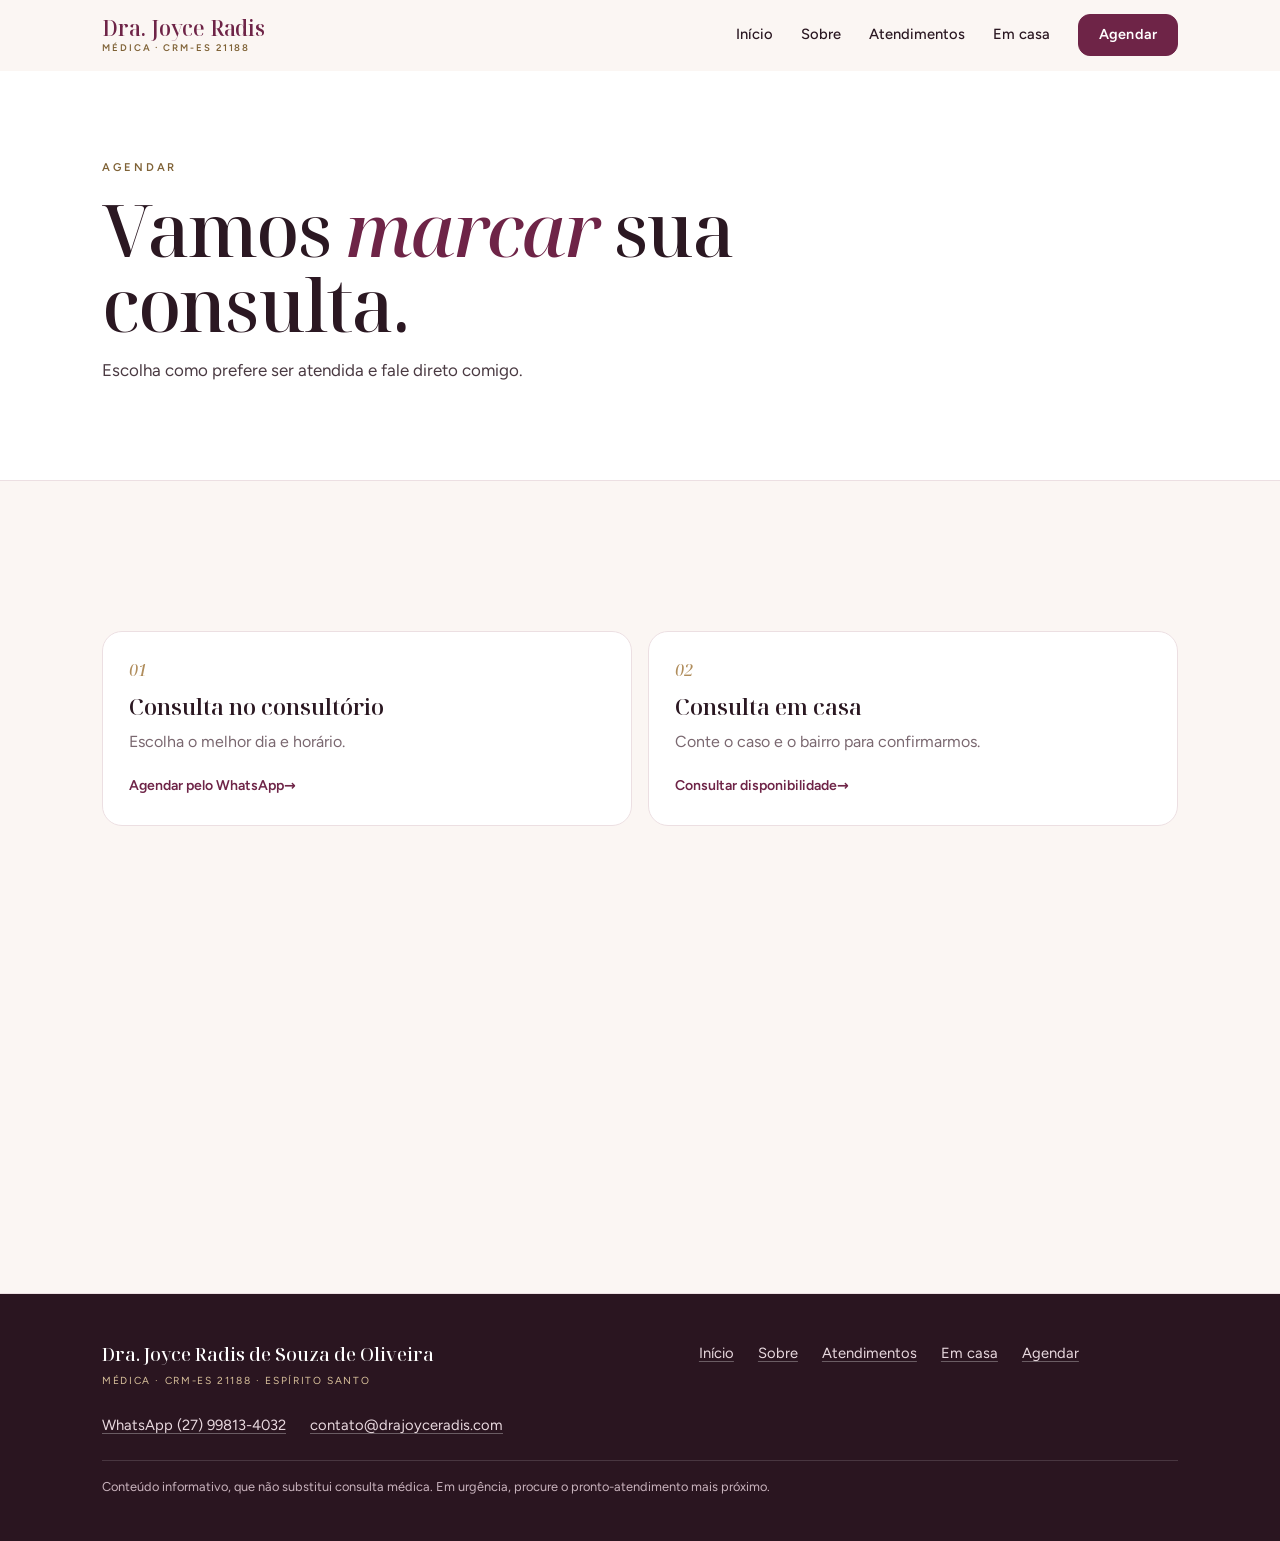
==== agendar/index.html @ b9fd8bb4 "Site profissional: 5 páginas, foto em destaque e animações Início com foto grande em meia tela, mani" ====
<!doctype html>
<html lang="pt-BR">
<head>
<meta charset="utf-8">
<meta name="viewport" content="width=device-width,initial-scale=1,viewport-fit=cover">
<meta name="theme-color" content="#fbf6f3">
<meta http-equiv="Content-Security-Policy" content="default-src 'none'; script-src 'self'; style-src 'self'; font-src 'self'; connect-src 'self'; img-src 'self' data:; form-action 'none'; object-src 'none'; base-uri 'none'; frame-src 'none'">
<title>Agendar consulta · Dra. Joyce Radis</title>
<meta name="description" content="Agende sua consulta com a Dra. Joyce Radis pelo WhatsApp, no consultório ou em casa.">
<link rel="canonical" href="https://drajoyceradis.com/agendar/">
<meta property="og:type" content="website">
<meta property="og:locale" content="pt_BR">
<meta property="og:title" content="Agendar consulta · Dra. Joyce Radis">
<meta property="og:description" content="Agende sua consulta com a Dra. Joyce Radis pelo WhatsApp, no consultório ou em casa.">
<meta property="og:image" content="https://drajoyceradis.com/site/img/og-site.jpg">
<link rel="icon" href="/site/favicon.svg" type="image/svg+xml">
<link rel="preload" href="/outubro-rosa/fonts/noto-serif-display-normal.woff2" as="font" type="font/woff2" crossorigin>
<link rel="stylesheet" href="/site/site.css?v=5">
<script src="/site/legado.js?v=5"></script>
<script defer src="/site/site.js?v=5"></script>
<script defer src="/_vercel/insights/script.js"></script>
</head>
<body>
<a class="campanha" id="campanha" href="/outubro-rosa/" hidden><span class="lacinho" aria-hidden="true"></span><span><b>Outubro Rosa</b> · Peça seus exames de mama e ginecológicos</span><span class="seta" aria-hidden="true">→</span></a>
<header class="top" id="top">
 <div class="wrap top-in">
  <a class="marca" href="/" aria-label="Dra. Joyce Radis, início"><strong>Dra. Joyce Radis</strong><small>Médica · CRM-ES 21188</small></a>
  <nav class="menu" id="menu" aria-label="Principal"><a href="/">Início</a><a href="/sobre/">Sobre</a><a href="/atendimentos/">Atendimentos</a><a href="/domiciliar/">Em casa</a><a class="btn btn-sm" href="/agendar/">Agendar</a></nav>
  <button class="burger" id="burger" type="button" aria-label="Abrir menu" aria-expanded="false" aria-controls="menu"><span></span><span></span></button>
 </div>
</header>
<main>
<section class="sub-hero simples"><div class="wrap">
 <p class="kicker anim" data-d="1">Agendar</p><h1 class="anim" data-d="2">Vamos <em>marcar</em> sua consulta.</h1>
 <p class="lead anim" data-d="3">Escolha como prefere ser atendida e fale direto comigo.</p>
</div></section>
<section class="bloco"><div class="wrap">
 <div class="opcoes">
  <a class="opcao reveal" data-agendar href="https://wa.me/5527998134032?text=Ol%C3%A1%2C%20Dra.%20Joyce!%20Gostaria%20de%20agendar%20uma%20consulta."><span class="num">01</span><h3>Consulta no consultório</h3><p>Escolha o melhor dia e horário.</p><span class="ir">Agendar pelo WhatsApp</span></a>
  <a class="opcao reveal" href="https://wa.me/5527998134032?text=Ol%C3%A1%2C%20Dra.%20Joyce!%20Gostaria%20de%20saber%20sobre%20o%20atendimento%20em%20casa."><span class="num">02</span><h3>Consulta em casa</h3><p>Conte o caso e o bairro para confirmarmos.</p><span class="ir">Consultar disponibilidade</span></a>
 </div>
 <div class="faq"><p class="kicker reveal">Dúvidas</p><details class="reveal"><summary>Como agendo?</summary><p>Pelo WhatsApp. Responda com o melhor dia e período e se prefere consultório ou em casa.</p></details><details class="reveal"><summary>Atende plano de saúde?</summary><p>O atendimento é particular. Se o seu plano reembolsa consultas, pergunte no agendamento sobre a documentação.</p></details><details class="reveal"><summary>Atende em casa no meu bairro?</summary><p>Informe o bairro no WhatsApp para confirmar a disponibilidade.</p></details><details class="reveal"><summary>O que levar na consulta?</summary><p>Exames recentes, a lista de remédios em uso e as dúvidas que você quiser tirar.</p></details></div>
</div></section>
</main>
<footer class="rodape">
 <div class="wrap rodape-in">
  <div class="rodape-marca"><strong>Dra. Joyce Radis de Souza de Oliveira</strong><small>Médica · CRM-ES 21188 · Espírito Santo</small></div>
  <nav aria-label="Rodapé"><a href="/">Início</a><a href="/sobre/">Sobre</a><a href="/atendimentos/">Atendimentos</a><a href="/domiciliar/">Em casa</a><a href="/agendar/">Agendar</a></nav>
  <div class="rodape-contato"><a href="https://wa.me/5527998134032?text=Ol%C3%A1%2C%20Dra.%20Joyce!%20Gostaria%20de%20agendar%20uma%20consulta.">WhatsApp (27) 99813-4032</a><a href="mailto:contato@drajoyceradis.com">contato@drajoyceradis.com</a></div>
  <p class="nota">Conteúdo informativo, que não substitui consulta médica. Em urgência, procure o pronto-atendimento mais próximo.</p>
 </div>
</footer>
</body>
</html>
---- site/site.css ----
/* Site da Dra. Joyce Radis · Noto Serif Display + Figtree · marfim, vinho e champanhe */
@font-face{font-family:"Noto Serif Display";font-style:normal;font-weight:100 900;font-display:swap;src:url(/outubro-rosa/fonts/noto-serif-display-normal.woff2) format("woff2")}
@font-face{font-family:"Noto Serif Display";font-style:italic;font-weight:100 900;font-display:swap;src:url(/outubro-rosa/fonts/noto-serif-display-italic.woff2) format("woff2")}
@font-face{font-family:"Figtree";font-style:normal;font-weight:300 700;font-display:swap;src:url(/outubro-rosa/fonts/figtree-normal.woff2) format("woff2")}
@view-transition{navigation:auto}

:root{
  --bg:#fbf6f3; --paper:#fff; --ink:#2b1822; --text:#4a3a42; --muted:#7a6870;
  --line:#ecdfe2; --wine:#6e2447; --wine-deep:#561a37; --gold:#b08d5c; --gold-ink:#7f6236;
  --rose:#b03e70; --rose-soft:#fbe9f0;
  --serif:"Noto Serif Display",Georgia,"Times New Roman",serif;
  --sans:"Figtree",system-ui,-apple-system,"Segoe UI",Roboto,sans-serif;
  --ease:cubic-bezier(.22,.8,.24,1);
}
*,*::before,*::after{box-sizing:border-box}
html{background:var(--bg);-webkit-text-size-adjust:100%;scroll-behavior:smooth}
body{margin:0;color:var(--text);font:400 1rem/1.6 var(--sans);-webkit-font-smoothing:antialiased;text-rendering:optimizeLegibility;overflow-x:clip}
h1,h2,h3,p,ol,ul,figure{margin:0}
ol,ul{padding:0;list-style:none}
img{display:block;max-width:100%;height:auto}
a{color:inherit}
em{font-style:italic;color:var(--wine)}
[hidden]{display:none!important}
:focus-visible{outline:2px solid var(--wine);outline-offset:3px;border-radius:6px}
.wrap{max-width:1120px;margin:0 auto;padding:0 22px}
.kicker{font-size:.7rem;font-weight:600;letter-spacing:.26em;text-transform:uppercase;color:var(--gold-ink)}

/* Entrada e revelação */
.anim{animation:sobe .9s var(--ease) both;animation-delay:calc(var(--d,0) * 90ms + 120ms)}
[data-d="1"]{--d:1}[data-d="2"]{--d:2}[data-d="3"]{--d:3}[data-d="4"]{--d:4}[data-d="5"]{--d:5}[data-d="6"]{--d:6}
@keyframes sobe{from{opacity:0;transform:translateY(18px)}to{opacity:1;transform:none}}
.reveal{opacity:0;transform:translateY(26px);transition:opacity .9s var(--ease),transform .9s var(--ease);transition-delay:calc(var(--i,0) * 90ms)}
.reveal.in{opacity:1;transform:none}

/* Faixa da campanha */
.campanha{position:relative;z-index:31;display:flex;align-items:center;justify-content:center;gap:10px;padding:9px 16px;background:var(--rose-soft);border-bottom:1px solid #f2d3df;font-size:.84rem;color:#5d2440;text-decoration:none;text-align:center;line-height:1.35}
.campanha b{font-weight:600;color:var(--rose)}
.campanha .seta{transition:transform .25s var(--ease)}
.campanha:hover .seta{transform:translateX(4px)}
.lacinho{flex:none;width:10px;height:16px;background:var(--rose);clip-path:polygon(50% 0,100% 30%,70% 100%,50% 70%,30% 100%,0 30%)}

/* Cabeçalho */
.top{position:sticky;top:0;z-index:30;transition:background .35s,box-shadow .35s,border-color .35s;border-bottom:1px solid transparent}
.top.solido{background:rgba(251,246,243,.86);-webkit-backdrop-filter:saturate(180%) blur(20px);backdrop-filter:saturate(180%) blur(20px);border-bottom-color:rgba(110,36,71,.1)}
.top-in{display:flex;align-items:center;justify-content:space-between;gap:16px;min-height:70px}
.marca{position:relative;z-index:32;display:grid;line-height:1.15;text-decoration:none;color:var(--wine)}
.marca strong{font:560 1.3rem/1.1 var(--serif);letter-spacing:-.01em}
.marca small{margin-top:3px;font-size:.6rem;font-weight:600;letter-spacing:.2em;text-transform:uppercase;color:var(--gold-ink)}
.menu{display:flex;align-items:center;gap:28px}
.menu a:not(.btn){position:relative;font-size:.92rem;font-weight:500;text-decoration:none;color:var(--ink)}
.menu a:not(.btn)::after{content:"";position:absolute;left:0;right:0;bottom:-6px;height:1px;background:var(--gold);transform:scaleX(0);transform-origin:left;transition:transform .35s var(--ease)}
.menu a:not(.btn):hover::after,.menu a[aria-current]::after{transform:scaleX(1)}
.burger{display:none}

/* Botões */
.btn{display:inline-flex;align-items:center;justify-content:center;min-height:52px;padding:0 26px;border:1px solid var(--wine);border-radius:12px;background:var(--wine);font-size:.98rem;font-weight:600;letter-spacing:.01em;color:#fff;text-decoration:none;transition:background .25s,transform .25s var(--ease),box-shadow .25s}
.btn:hover{background:var(--wine-deep);transform:translateY(-1px);box-shadow:0 14px 26px -18px rgba(86,26,55,.8)}
.btn:active{transform:scale(.985)}
.btn-sm{min-height:42px;padding:0 20px;font-size:.9rem}
.btn-ghost{background:transparent;color:var(--wine);border-color:#d9c3cc}
.btn-ghost:hover{background:#f6ecef;box-shadow:none}
.btn-claro{background:#fff;border-color:#fff;color:var(--wine)}
.btn-claro:hover{background:#f6ecef}

/* Abertura: foto grande */
.hero{position:relative;display:grid;margin-top:-70px;background:#fff;overflow:hidden}
.hero-foto{position:relative;height:min(118vw,620px);overflow:hidden;background:#fff}
.hero-foto img{width:100%;height:112%;object-fit:cover;object-position:50% 8%;will-change:transform;animation:aproxima 1.8s var(--ease) both}
@keyframes aproxima{from{transform:scale(1.08);opacity:0}to{transform:scale(1.02);opacity:1}}
.hero-foto::after{content:"";position:absolute;inset:auto 0 0;height:55%;background:linear-gradient(180deg,rgba(255,255,255,0),#fff 92%)}
.hero-txt{position:relative;padding:0 22px 56px;margin-top:-120px}
.hero h1{margin-top:12px;font:520 clamp(3.2rem,15vw,6.6rem)/.95 var(--serif);letter-spacing:-.03em;color:var(--ink)}
.hero h1 em{display:block}
.hero-frase{margin-top:16px;font:italic 460 clamp(1.25rem,4.6vw,1.6rem)/1.3 var(--serif);color:var(--wine)}
.lead{max-width:32rem;margin-top:16px;font-size:1.06rem;color:var(--text)}
.ctas{display:flex;flex-wrap:wrap;gap:12px;margin-top:28px}
.cred{display:flex;flex-wrap:wrap;gap:6px 18px;margin-top:28px;font-size:.74rem;font-weight:600;letter-spacing:.14em;text-transform:uppercase;color:var(--gold-ink)}
.cred span::before{content:"";display:inline-block;width:4px;height:4px;margin:0 10px 2px 0;border-radius:50%;background:var(--gold);vertical-align:middle}

/* Manifesto */
.manifesto{padding:84px 0;background:var(--bg);border-bottom:1px solid var(--line)}
.manifesto p{max-width:24ch;margin:0 auto;font:460 clamp(1.7rem,5.4vw,2.8rem)/1.25 var(--serif);letter-spacing:-.015em;color:var(--ink);text-align:center}

/* Blocos */
.bloco{padding:84px 0;border-bottom:1px solid var(--line)}
.bloco.claro{background:#fff}
.bloco h2{margin-top:12px;font:520 clamp(1.9rem,6vw,2.8rem)/1.1 var(--serif);letter-spacing:-.018em;color:var(--ink)}
.portas,.servs,.opcoes{display:grid;gap:16px;margin-top:40px}
.porta,.serv,.opcao{position:relative;display:grid;gap:8px;align-content:start;padding:30px 26px 28px;border:1px solid var(--line);border-radius:20px;background:#fff;text-decoration:none;overflow:hidden;transition:transform .45s var(--ease),box-shadow .45s var(--ease),border-color .3s}
.porta::before,.opcao::before{content:"";position:absolute;left:26px;right:26px;top:0;height:2px;background:var(--gold);transform:scaleX(0);transform-origin:left;transition:transform .6s var(--ease)}
.porta:hover,.opcao:hover{transform:translateY(-4px);box-shadow:0 30px 60px -40px rgba(74,32,55,.45);border-color:#e3cfd6}
.porta:hover::before,.opcao:hover::before{transform:scaleX(1)}
.num{font:italic 500 1rem/1 var(--serif);color:var(--gold)}
.porta h3,.serv h3,.opcao h3{margin-top:8px;font:560 1.4rem/1.2 var(--serif);color:var(--ink)}
.porta p,.serv p,.opcao p{color:var(--muted)}
.ir{margin-top:12px;font-size:.88rem;font-weight:600;color:var(--wine)}
.ir::after{content:" →";display:inline-block;transition:transform .3s var(--ease)}
.porta:hover .ir::after,.opcao:hover .ir::after{transform:translateX(4px)}
.serv ul{display:grid;gap:6px;margin-top:10px;padding-top:14px;border-top:1px solid var(--line)}
.serv li{position:relative;padding-left:18px;font-size:.94rem}
.serv li::before{content:"";position:absolute;left:0;top:.7em;width:8px;height:1px;background:var(--gold)}

.passos{display:grid;gap:14px;margin-top:40px;counter-reset:p}
.passos li{padding:26px 24px;border:1px solid var(--line);border-radius:18px;background:var(--bg)}
.bloco:not(.claro) .passos li{background:#fff}
.passos b{font:italic 500 1rem/1 var(--serif);color:var(--gold)}
.passos h3{margin-top:12px;font:560 1.3rem/1.2 var(--serif);color:var(--ink)}
.passos p{margin-top:6px;color:var(--muted)}

/* Páginas internas */
.sub-hero{padding:56px 0 64px;background:#fff;border-bottom:1px solid var(--line)}
.sub-hero h1{margin-top:14px;max-width:16ch;font:520 clamp(2.5rem,10vw,4.6rem)/1.02 var(--serif);letter-spacing:-.025em;color:var(--ink)}
.sub-in{display:grid;gap:36px}
.sub-foto{overflow:hidden;border-radius:24px;background:#fff;box-shadow:0 40px 80px -60px rgba(74,32,55,.55)}
.sub-hero.vinho{background:var(--wine);color:#f6e7ee;border-bottom:0}
.sub-hero.vinho h1{color:#fff}
.sub-hero.vinho em{color:#f1d3df}
.sub-hero.vinho .kicker{color:#e3c595}
.sub-hero.vinho .lead{color:#f1dfe7}
.duas{display:grid;gap:24px}
.texto{display:grid;gap:16px;max-width:40rem;font-size:1.05rem}
.linha{position:relative;display:grid;gap:28px;margin-top:40px;padding-left:28px}
.linha::before{content:"";position:absolute;left:5px;top:6px;bottom:6px;width:1px;background:var(--line)}
.linha li{position:relative}
.linha li::before{content:"";position:absolute;left:-28px;top:7px;width:11px;height:11px;border-radius:50%;background:#fff;border:2px solid var(--gold)}
.linha b{font:560 1.25rem/1.2 var(--serif);color:var(--ink)}
.linha p{margin-top:4px;color:var(--muted)}
.valores{display:grid;gap:28px;margin-top:36px}
.valores h3{font:560 1.4rem/1.2 var(--serif);color:var(--ink)}
.valores p{margin-top:6px;color:var(--muted)}
.checks{display:grid;gap:14px;font-size:1.05rem}
.checks li{position:relative;padding:0 0 14px 34px;border-bottom:1px solid var(--line)}
.checks li::before{content:"";position:absolute;left:0;top:4px;width:20px;height:20px;border-radius:50%;background:var(--rose-soft) center/12px no-repeat url("data:image/svg+xml,%3Csvg xmlns='http://www.w3.org/2000/svg' viewBox='0 0 16 16'%3E%3Cpath d='M3 8.5l3.2 3.2L13 4.8' fill='none' stroke='%236e2447' stroke-width='2.2' stroke-linecap='round' stroke-linejoin='round'/%3E%3C/svg%3E")}
.faq{margin-top:56px;max-width:44rem}
.faq details{border-bottom:1px solid var(--line)}
.faq details:first-of-type{margin-top:16px;border-top:1px solid var(--line)}
.faq summary{display:flex;justify-content:space-between;gap:16px;padding:20px 0;font:560 1.15rem/1.3 var(--serif);color:var(--ink);cursor:pointer;list-style:none}
.faq summary::-webkit-details-marker{display:none}
.faq summary::after{content:"+";font:300 1.6rem/1 var(--sans);color:var(--gold);transition:transform .35s var(--ease)}
.faq details[open] summary::after{transform:rotate(45deg)}
.faq details p{padding:0 0 20px;color:var(--muted);animation:sobe .45s var(--ease) both}

/* Fechamento e rodapé */
.fecho{background:var(--wine);color:#fff}
.fecho-in{display:grid;gap:24px;justify-items:start;padding-top:72px;padding-bottom:72px}
.fecho h2{max-width:22ch;font:520 clamp(1.9rem,6vw,2.8rem)/1.12 var(--serif);letter-spacing:-.018em}
.rodape{background:#2a1520;color:#e9d9df}
.rodape-in{display:grid;gap:22px;padding-top:48px;padding-bottom:calc(44px + env(safe-area-inset-bottom))}
.rodape-marca strong{display:block;font:500 1.15rem/1.3 var(--serif);color:#fff}
.rodape-marca small{font-size:.64rem;letter-spacing:.16em;text-transform:uppercase;color:#d8c09b}
.rodape nav,.rodape-contato{display:flex;flex-wrap:wrap;gap:8px 24px}
.rodape a{font-size:.92rem;text-underline-offset:3px;text-decoration-color:rgba(255,255,255,.3)}
.nota{padding-top:16px;border-top:1px solid rgba(255,255,255,.14);font-size:.8rem;color:#c9b3bd}

/* Celular: menu em tela cheia */
@media (max-width:899px){
  .burger{position:relative;z-index:32;display:grid;place-items:center;align-content:center;gap:6px;width:44px;height:44px;padding:0;border:0;background:none;cursor:pointer}
  .burger span{display:block;width:24px;height:1.5px;background:var(--ink);transition:transform .4s var(--ease)}
  .menu-aberto .burger span:first-child{transform:translateY(3.75px) rotate(45deg)}
  .menu-aberto .burger span:last-child{transform:translateY(-3.75px) rotate(-45deg)}
  .menu{position:fixed;inset:0;z-index:31;flex-direction:column;justify-content:center;gap:22px;padding:24px;background:var(--bg);opacity:0;visibility:hidden;transition:opacity .4s var(--ease),visibility .4s}
  .menu a:not(.btn){font:520 2rem/1.1 var(--serif);opacity:0;transform:translateY(14px);transition:opacity .5s var(--ease),transform .5s var(--ease)}
  .menu .btn{margin-top:12px;min-height:52px;padding:0 32px;font-size:1rem}
  .menu-aberto{overflow:hidden}
  .menu-aberto .menu{opacity:1;visibility:visible}
  .menu-aberto .menu a:not(.btn){opacity:1;transform:none}
  .menu-aberto .menu a:nth-child(2){transition-delay:.06s}.menu-aberto .menu a:nth-child(3){transition-delay:.12s}.menu-aberto .menu a:nth-child(4){transition-delay:.18s}
}

/* Telas grandes: foto ocupa metade da tela */
@media (min-width:900px){
  .hero{grid-template-columns:1fr 1fr;min-height:min(100vh,900px)}
  .hero-foto{order:2;height:auto}
  .hero-foto img{position:absolute;inset:0;height:100%;object-position:50% 10%}
  .hero-foto::after{inset:0 auto 0 0;width:28%;height:auto;background:linear-gradient(90deg,#fff,rgba(255,255,255,0))}
  .hero-txt{align-self:center;margin:0;padding:140px 24px 80px max(22px,calc((100vw - 1120px)/2 + 22px))}
  .manifesto{padding:120px 0}
  .bloco{padding:110px 0}
  .portas,.opcoes{grid-template-columns:repeat(3,1fr)}
  .opcoes{grid-template-columns:repeat(2,1fr)}
  .servs{grid-template-columns:repeat(2,1fr)}
  .passos{grid-template-columns:repeat(4,1fr)}
  .duas{grid-template-columns:1fr 1.4fr;gap:56px}
  .valores{grid-template-columns:repeat(3,1fr)}
  .sub-in{grid-template-columns:1.2fr .8fr;align-items:center;gap:64px}
  .sub-hero{padding:88px 0 96px}
  .fecho-in{grid-template-columns:1fr auto;align-items:center}
  .rodape-in{grid-template-columns:1.2fr 1fr;align-items:start}
  .nota{grid-column:1/-1}
}
@media (prefers-reduced-motion:reduce){
  *,*::before,*::after{animation:none!important;transition:none!important;scroll-behavior:auto!important}
  .reveal{opacity:1;transform:none}
}
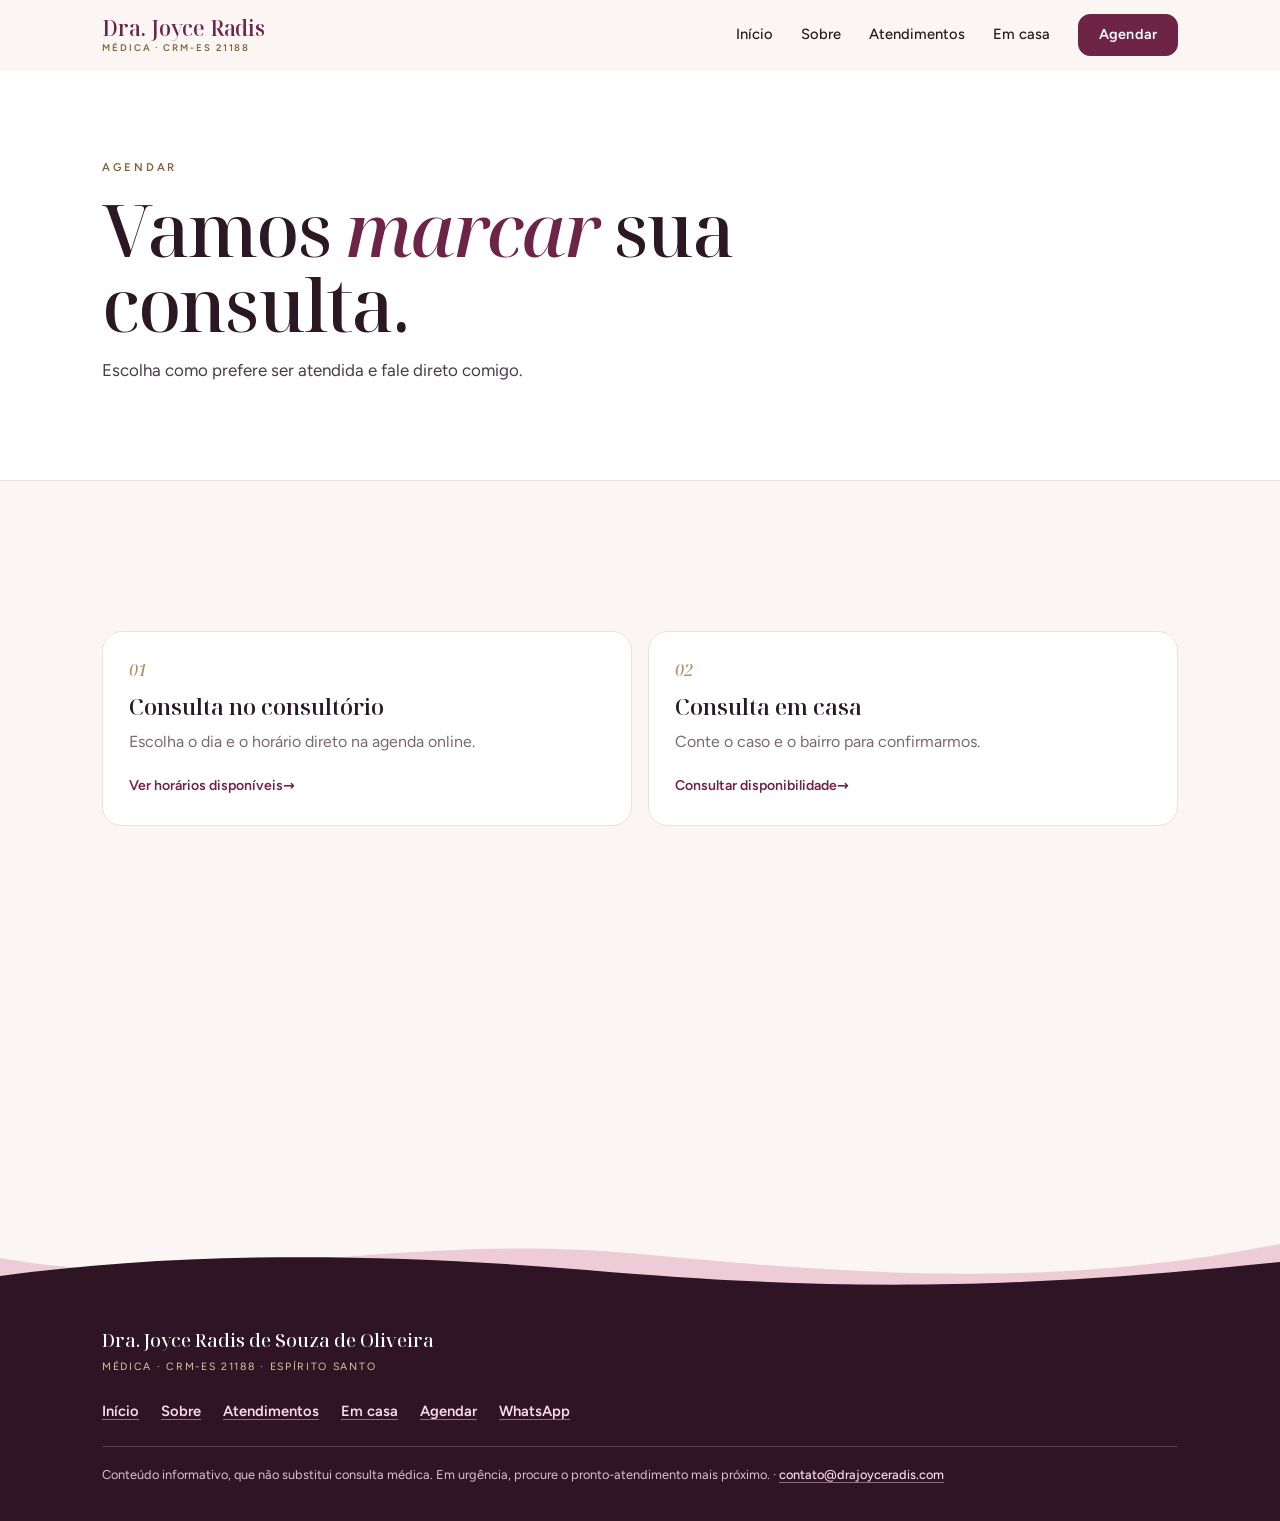
==== commit 913b0fa5: "Site: agenda no Calendly e rodapé com curvas do Outubro Rosa Consulta no consultório agenda direto e" ====
--- a/agendar/index.html
+++ b/agendar/index.html
@@ -15,9 +15,9 @@
 <meta property="og:image" content="https://drajoyceradis.com/site/img/og-site.jpg">
 <link rel="icon" href="/site/favicon.svg" type="image/svg+xml">
 <link rel="preload" href="/outubro-rosa/fonts/noto-serif-display-normal.woff2" as="font" type="font/woff2" crossorigin>
-<link rel="stylesheet" href="/site/site.css?v=5">
-<script src="/site/legado.js?v=5"></script>
-<script defer src="/site/site.js?v=5"></script>
+<link rel="stylesheet" href="/site/site.css?v=6">
+<script src="/site/legado.js?v=6"></script>
+<script defer src="/site/site.js?v=6"></script>
 <script defer src="/_vercel/insights/script.js"></script>
 </head>
 <body>
@@ -36,18 +36,17 @@
 </div></section>
 <section class="bloco"><div class="wrap">
  <div class="opcoes">
-  <a class="opcao reveal" data-agendar href="https://wa.me/5527998134032?text=Ol%C3%A1%2C%20Dra.%20Joyce!%20Gostaria%20de%20agendar%20uma%20consulta."><span class="num">01</span><h3>Consulta no consultório</h3><p>Escolha o melhor dia e horário.</p><span class="ir">Agendar pelo WhatsApp</span></a>
+  <a class="opcao reveal" href="https://calendly.com/drajoyceradis"><span class="num">01</span><h3>Consulta no consultório</h3><p>Escolha o dia e o horário direto na agenda online.</p><span class="ir">Ver horários disponíveis</span></a>
   <a class="opcao reveal" href="https://wa.me/5527998134032?text=Ol%C3%A1%2C%20Dra.%20Joyce!%20Gostaria%20de%20saber%20sobre%20o%20atendimento%20em%20casa."><span class="num">02</span><h3>Consulta em casa</h3><p>Conte o caso e o bairro para confirmarmos.</p><span class="ir">Consultar disponibilidade</span></a>
  </div>
- <div class="faq"><p class="kicker reveal">Dúvidas</p><details class="reveal"><summary>Como agendo?</summary><p>Pelo WhatsApp. Responda com o melhor dia e período e se prefere consultório ou em casa.</p></details><details class="reveal"><summary>Atende plano de saúde?</summary><p>O atendimento é particular. Se o seu plano reembolsa consultas, pergunte no agendamento sobre a documentação.</p></details><details class="reveal"><summary>Atende em casa no meu bairro?</summary><p>Informe o bairro no WhatsApp para confirmar a disponibilidade.</p></details><details class="reveal"><summary>O que levar na consulta?</summary><p>Exames recentes, a lista de remédios em uso e as dúvidas que você quiser tirar.</p></details></div>
+ <div class="faq"><p class="kicker reveal">Dúvidas</p><details class="reveal"><summary>Como agendo?</summary><p>Para o consultório, escolha o horário na agenda online. Para atendimento em casa ou dúvidas, fale pelo WhatsApp.</p></details><details class="reveal"><summary>Atende plano de saúde?</summary><p>O atendimento é particular. Se o seu plano reembolsa consultas, pergunte no agendamento sobre a documentação.</p></details><details class="reveal"><summary>Atende em casa no meu bairro?</summary><p>Informe o bairro no WhatsApp para confirmar a disponibilidade.</p></details><details class="reveal"><summary>O que levar na consulta?</summary><p>Exames recentes, a lista de remédios em uso e as dúvidas que você quiser tirar.</p></details></div>
 </div></section>
 </main>
 <footer class="rodape">
- <div class="wrap rodape-in">
+ <div class="rodape-in">
   <div class="rodape-marca"><strong>Dra. Joyce Radis de Souza de Oliveira</strong><small>Médica · CRM-ES 21188 · Espírito Santo</small></div>
-  <nav aria-label="Rodapé"><a href="/">Início</a><a href="/sobre/">Sobre</a><a href="/atendimentos/">Atendimentos</a><a href="/domiciliar/">Em casa</a><a href="/agendar/">Agendar</a></nav>
-  <div class="rodape-contato"><a href="https://wa.me/5527998134032?text=Ol%C3%A1%2C%20Dra.%20Joyce!%20Gostaria%20de%20agendar%20uma%20consulta.">WhatsApp (27) 99813-4032</a><a href="mailto:contato@drajoyceradis.com">contato@drajoyceradis.com</a></div>
-  <p class="nota">Conteúdo informativo, que não substitui consulta médica. Em urgência, procure o pronto-atendimento mais próximo.</p>
+  <nav class="rodape-links" aria-label="Rodapé"><a href="/">Início</a><a href="/sobre/">Sobre</a><a href="/atendimentos/">Atendimentos</a><a href="/domiciliar/">Em casa</a><a href="/agendar/">Agendar</a><a href="https://wa.me/5527998134032?text=Ol%C3%A1%2C%20Dra.%20Joyce!%20Gostaria%20de%20agendar%20uma%20consulta.">WhatsApp</a></nav>
+  <p class="nota">Conteúdo informativo, que não substitui consulta médica. Em urgência, procure o pronto-atendimento mais próximo. · <a href="mailto:contato@drajoyceradis.com">contato@drajoyceradis.com</a></p>
  </div>
 </footer>
 </body>
--- a/site/site.css
+++ b/site/site.css
@@ -141,16 +141,24 @@
 .faq details p{padding:0 0 20px;color:var(--muted);animation:sobe .45s var(--ease) both}
 
 /* Fechamento e rodapé */
-.fecho{background:var(--wine);color:#fff}
-.fecho-in{display:grid;gap:24px;justify-items:start;padding-top:72px;padding-bottom:72px}
-.fecho h2{max-width:22ch;font:520 clamp(1.9rem,6vw,2.8rem)/1.12 var(--serif);letter-spacing:-.018em}
-.rodape{background:#2a1520;color:#e9d9df}
-.rodape-in{display:grid;gap:22px;padding-top:48px;padding-bottom:calc(44px + env(safe-area-inset-bottom))}
+.fecho{background:var(--bg)}
+.fecho-in{display:grid;gap:24px;justify-items:start;padding-top:80px;padding-bottom:150px}
+.fecho h2{max-width:22ch;font:520 clamp(1.9rem,6vw,2.8rem)/1.12 var(--serif);letter-spacing:-.018em;color:var(--ink)}
+.fecho .btn-claro{background:var(--wine);border-color:var(--wine);color:#fff}
+.fecho .btn-claro:hover{background:var(--wine-deep)}
+
+/* Rodapé com curvas, no mesmo modelo da ficha do Outubro Rosa */
+.rodape{position:relative;background:#2f1424;color:#f3e3eb}
+.rodape::before,.rodape::after{content:"";position:absolute;left:0;right:0;pointer-events:none;background-repeat:no-repeat;background-size:100% 100%}
+.rodape::before{top:-70px;height:72px;background-image:url("data:image/svg+xml,%3Csvg xmlns='http://www.w3.org/2000/svg' viewBox='0 0 1440 72' preserveAspectRatio='none'%3E%3Cpath d='M0 72V34C220 70 440 6 720 30S1200 62 1440 20V72Z' fill='%23e2a9c2' fill-opacity='.55'/%3E%3C/svg%3E")}
+.rodape::after{top:-44px;height:46px;background-image:url("data:image/svg+xml,%3Csvg xmlns='http://www.w3.org/2000/svg' viewBox='0 0 1440 46' preserveAspectRatio='none'%3E%3Cpath d='M0 46V26C200 2 420 2 660 20S1100 44 1440 12V46Z' fill='%232f1424'/%3E%3C/svg%3E")}
+.rodape-in{position:relative;z-index:1;display:grid;gap:22px;max-width:1120px;margin:0 auto;padding:34px 22px calc(36px + env(safe-area-inset-bottom))}
 .rodape-marca strong{display:block;font:500 1.15rem/1.3 var(--serif);color:#fff}
-.rodape-marca small{font-size:.64rem;letter-spacing:.16em;text-transform:uppercase;color:#d8c09b}
-.rodape nav,.rodape-contato{display:flex;flex-wrap:wrap;gap:8px 24px}
-.rodape a{font-size:.92rem;text-underline-offset:3px;text-decoration-color:rgba(255,255,255,.3)}
-.nota{padding-top:16px;border-top:1px solid rgba(255,255,255,.14);font-size:.8rem;color:#c9b3bd}
+.rodape-marca small{font-size:.66rem;letter-spacing:.16em;text-transform:uppercase;color:#dcc6a3}
+.rodape-links{display:flex;flex-wrap:wrap;gap:10px 22px}
+.rodape a{font-size:.92rem;font-weight:600;color:#ffd9ea;text-underline-offset:3px;text-decoration-color:rgba(255,217,234,.45)}
+.nota{padding-top:18px;border-top:1px solid rgba(220,198,163,.22);font-size:.8rem;line-height:1.6;color:#dcc0cf}
+.nota a{font-size:inherit;font-weight:500}
 
 /* Celular: menu em tela cheia */
 @media (max-width:899px){
@@ -185,8 +193,6 @@
   .sub-in{grid-template-columns:1.2fr .8fr;align-items:center;gap:64px}
   .sub-hero{padding:88px 0 96px}
   .fecho-in{grid-template-columns:1fr auto;align-items:center}
-  .rodape-in{grid-template-columns:1.2fr 1fr;align-items:start}
-  .nota{grid-column:1/-1}
 }
 @media (prefers-reduced-motion:reduce){
   *,*::before,*::after{animation:none!important;transition:none!important;scroll-behavior:auto!important}
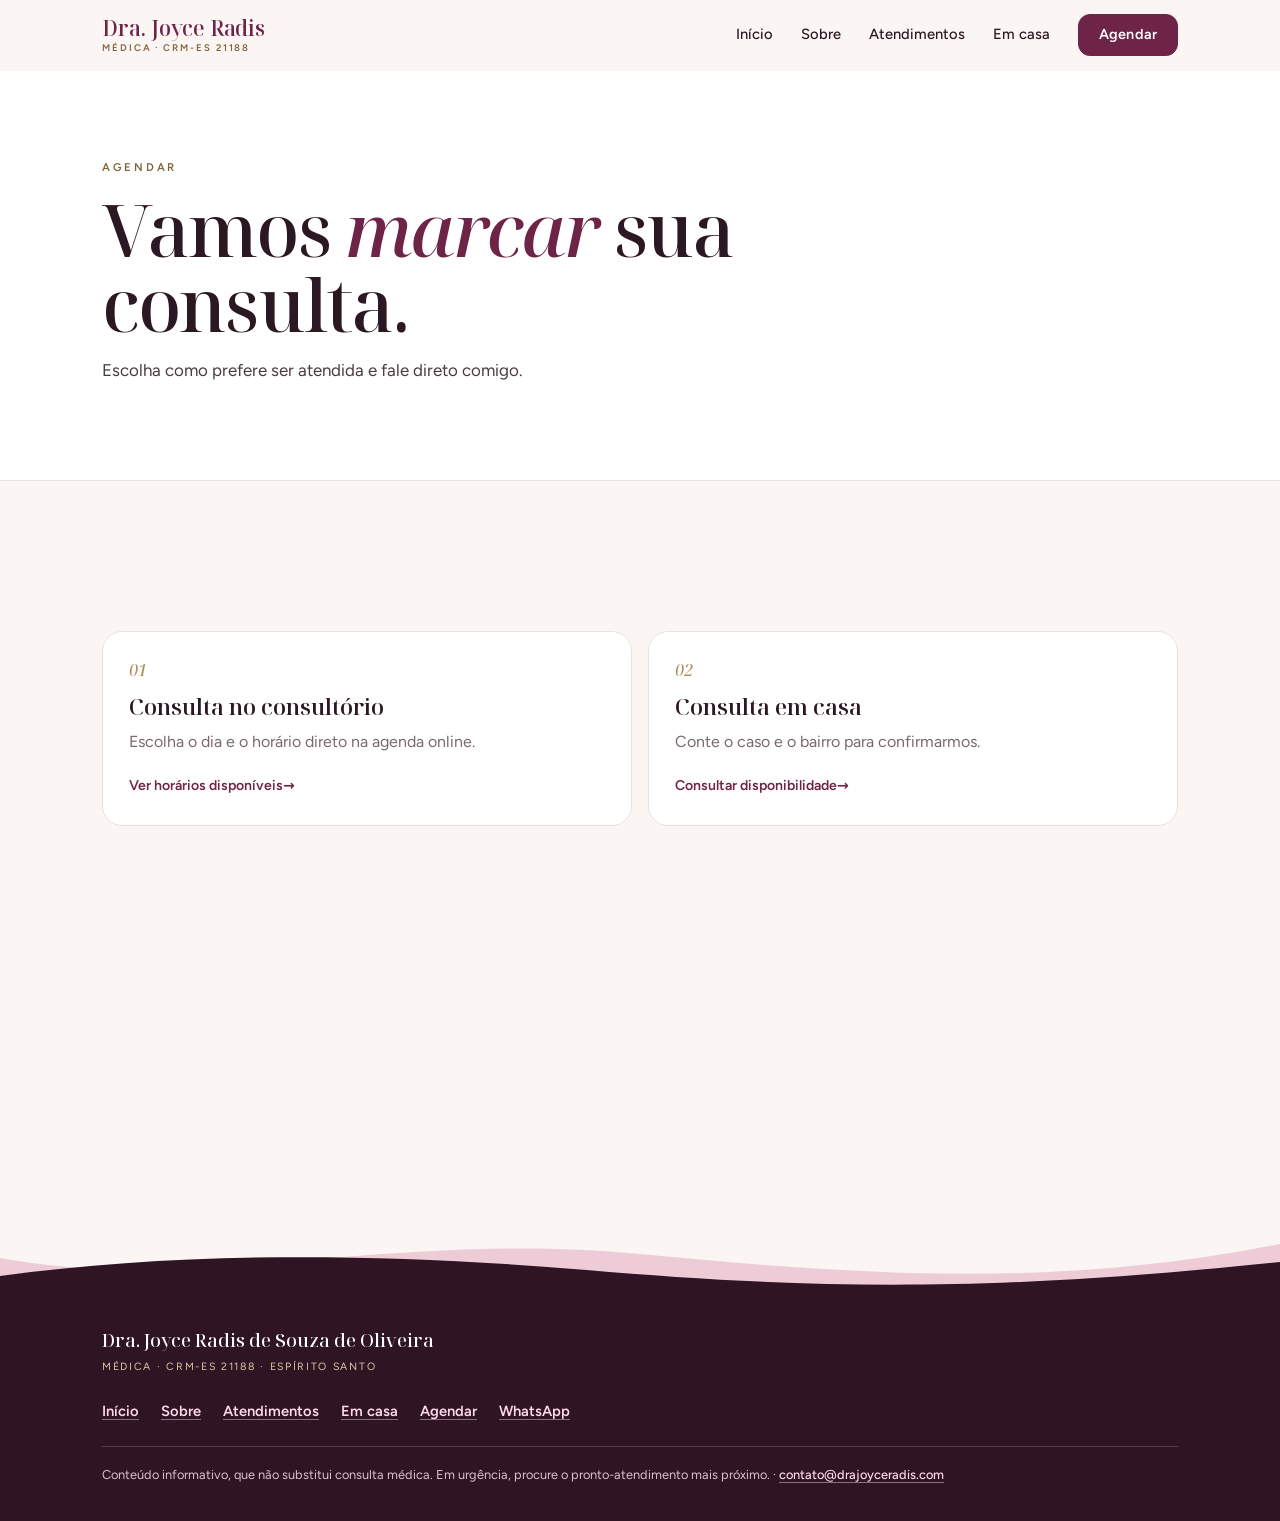
==== commit 8fcd011e: "Site: página /inicio/ real para o GitHub Pages e textos de agendamento coerentes com a agenda online" ====
--- a/agendar/index.html
+++ b/agendar/index.html
@@ -6,26 +6,26 @@
 <meta name="theme-color" content="#fbf6f3">
 <meta http-equiv="Content-Security-Policy" content="default-src 'none'; script-src 'self'; style-src 'self'; font-src 'self'; connect-src 'self'; img-src 'self' data:; form-action 'none'; object-src 'none'; base-uri 'none'; frame-src 'none'">
 <title>Agendar consulta · Dra. Joyce Radis</title>
-<meta name="description" content="Agende sua consulta com a Dra. Joyce Radis pelo WhatsApp, no consultório ou em casa.">
+<meta name="description" content="Agende sua consulta com a Dra. Joyce Radis: agenda online para o consultório e WhatsApp para atendimento em casa.">
 <link rel="canonical" href="https://drajoyceradis.com/agendar/">
 <meta property="og:type" content="website">
 <meta property="og:locale" content="pt_BR">
 <meta property="og:title" content="Agendar consulta · Dra. Joyce Radis">
-<meta property="og:description" content="Agende sua consulta com a Dra. Joyce Radis pelo WhatsApp, no consultório ou em casa.">
+<meta property="og:description" content="Agende sua consulta com a Dra. Joyce Radis: agenda online para o consultório e WhatsApp para atendimento em casa.">
 <meta property="og:image" content="https://drajoyceradis.com/site/img/og-site.jpg">
 <link rel="icon" href="/site/favicon.svg" type="image/svg+xml">
 <link rel="preload" href="/outubro-rosa/fonts/noto-serif-display-normal.woff2" as="font" type="font/woff2" crossorigin>
-<link rel="stylesheet" href="/site/site.css?v=6">
-<script src="/site/legado.js?v=6"></script>
-<script defer src="/site/site.js?v=6"></script>
+<link rel="stylesheet" href="/site/site.css?v=7">
+<script src="/site/legado.js?v=7"></script>
+<script defer src="/site/site.js?v=7"></script>
 <script defer src="/_vercel/insights/script.js"></script>
 </head>
 <body>
 <a class="campanha" id="campanha" href="/outubro-rosa/" hidden><span class="lacinho" aria-hidden="true"></span><span><b>Outubro Rosa</b> · Peça seus exames de mama e ginecológicos</span><span class="seta" aria-hidden="true">→</span></a>
 <header class="top" id="top">
  <div class="wrap top-in">
-  <a class="marca" href="/" aria-label="Dra. Joyce Radis, início"><strong>Dra. Joyce Radis</strong><small>Médica · CRM-ES 21188</small></a>
-  <nav class="menu" id="menu" aria-label="Principal"><a href="/">Início</a><a href="/sobre/">Sobre</a><a href="/atendimentos/">Atendimentos</a><a href="/domiciliar/">Em casa</a><a class="btn btn-sm" href="/agendar/">Agendar</a></nav>
+  <a class="marca" href="/inicio/" aria-label="Dra. Joyce Radis, início"><strong>Dra. Joyce Radis</strong><small>Médica · CRM-ES 21188</small></a>
+  <nav class="menu" id="menu" aria-label="Principal"><a href="/inicio/">Início</a><a href="/sobre/">Sobre</a><a href="/atendimentos/">Atendimentos</a><a href="/domiciliar/">Em casa</a><a class="btn btn-sm" href="/agendar/">Agendar</a></nav>
   <button class="burger" id="burger" type="button" aria-label="Abrir menu" aria-expanded="false" aria-controls="menu"><span></span><span></span></button>
  </div>
 </header>
@@ -45,7 +45,7 @@
 <footer class="rodape">
  <div class="rodape-in">
   <div class="rodape-marca"><strong>Dra. Joyce Radis de Souza de Oliveira</strong><small>Médica · CRM-ES 21188 · Espírito Santo</small></div>
-  <nav class="rodape-links" aria-label="Rodapé"><a href="/">Início</a><a href="/sobre/">Sobre</a><a href="/atendimentos/">Atendimentos</a><a href="/domiciliar/">Em casa</a><a href="/agendar/">Agendar</a><a href="https://wa.me/5527998134032?text=Ol%C3%A1%2C%20Dra.%20Joyce!%20Gostaria%20de%20agendar%20uma%20consulta.">WhatsApp</a></nav>
+  <nav class="rodape-links" aria-label="Rodapé"><a href="/inicio/">Início</a><a href="/sobre/">Sobre</a><a href="/atendimentos/">Atendimentos</a><a href="/domiciliar/">Em casa</a><a href="/agendar/">Agendar</a><a href="https://wa.me/5527998134032?text=Ol%C3%A1%2C%20Dra.%20Joyce!%20Gostaria%20de%20agendar%20uma%20consulta.">WhatsApp</a></nav>
   <p class="nota">Conteúdo informativo, que não substitui consulta médica. Em urgência, procure o pronto-atendimento mais próximo. · <a href="mailto:contato@drajoyceradis.com">contato@drajoyceradis.com</a></p>
  </div>
 </footer>
--- a/site/site.css
+++ b/site/site.css
@@ -140,6 +140,17 @@
 .faq details[open] summary::after{transform:rotate(45deg)}
 .faq details p{padding:0 0 20px;color:var(--muted);animation:sobe .45s var(--ease) both}
 
+.destaques{display:grid;gap:16px;margin-top:40px}
+.destaques>div{padding:30px 26px;border:1px solid var(--line);border-radius:20px;background:#fff;transition:transform .45s var(--ease),box-shadow .45s var(--ease)}
+.destaques>div:hover{transform:translateY(-4px);box-shadow:0 30px 60px -40px rgba(74,32,55,.45)}
+.destaques h3{margin-top:12px;font:560 1.35rem/1.2 var(--serif);color:var(--ink)}
+.destaques p{margin-top:8px;color:var(--muted)}
+.formacao{display:grid;border-top:1px solid var(--line)}
+.formacao li{display:grid;gap:2px;padding:18px 0;border-bottom:1px solid var(--line)}
+.formacao b{font:560 1.15rem/1.3 var(--serif);color:var(--ink)}
+.formacao span{color:var(--muted)}
+@media (min-width:900px){.destaques{grid-template-columns:repeat(2,1fr)}}
+
 /* Fechamento e rodapé */
 .fecho{background:var(--bg)}
 .fecho-in{display:grid;gap:24px;justify-items:start;padding-top:80px;padding-bottom:150px}
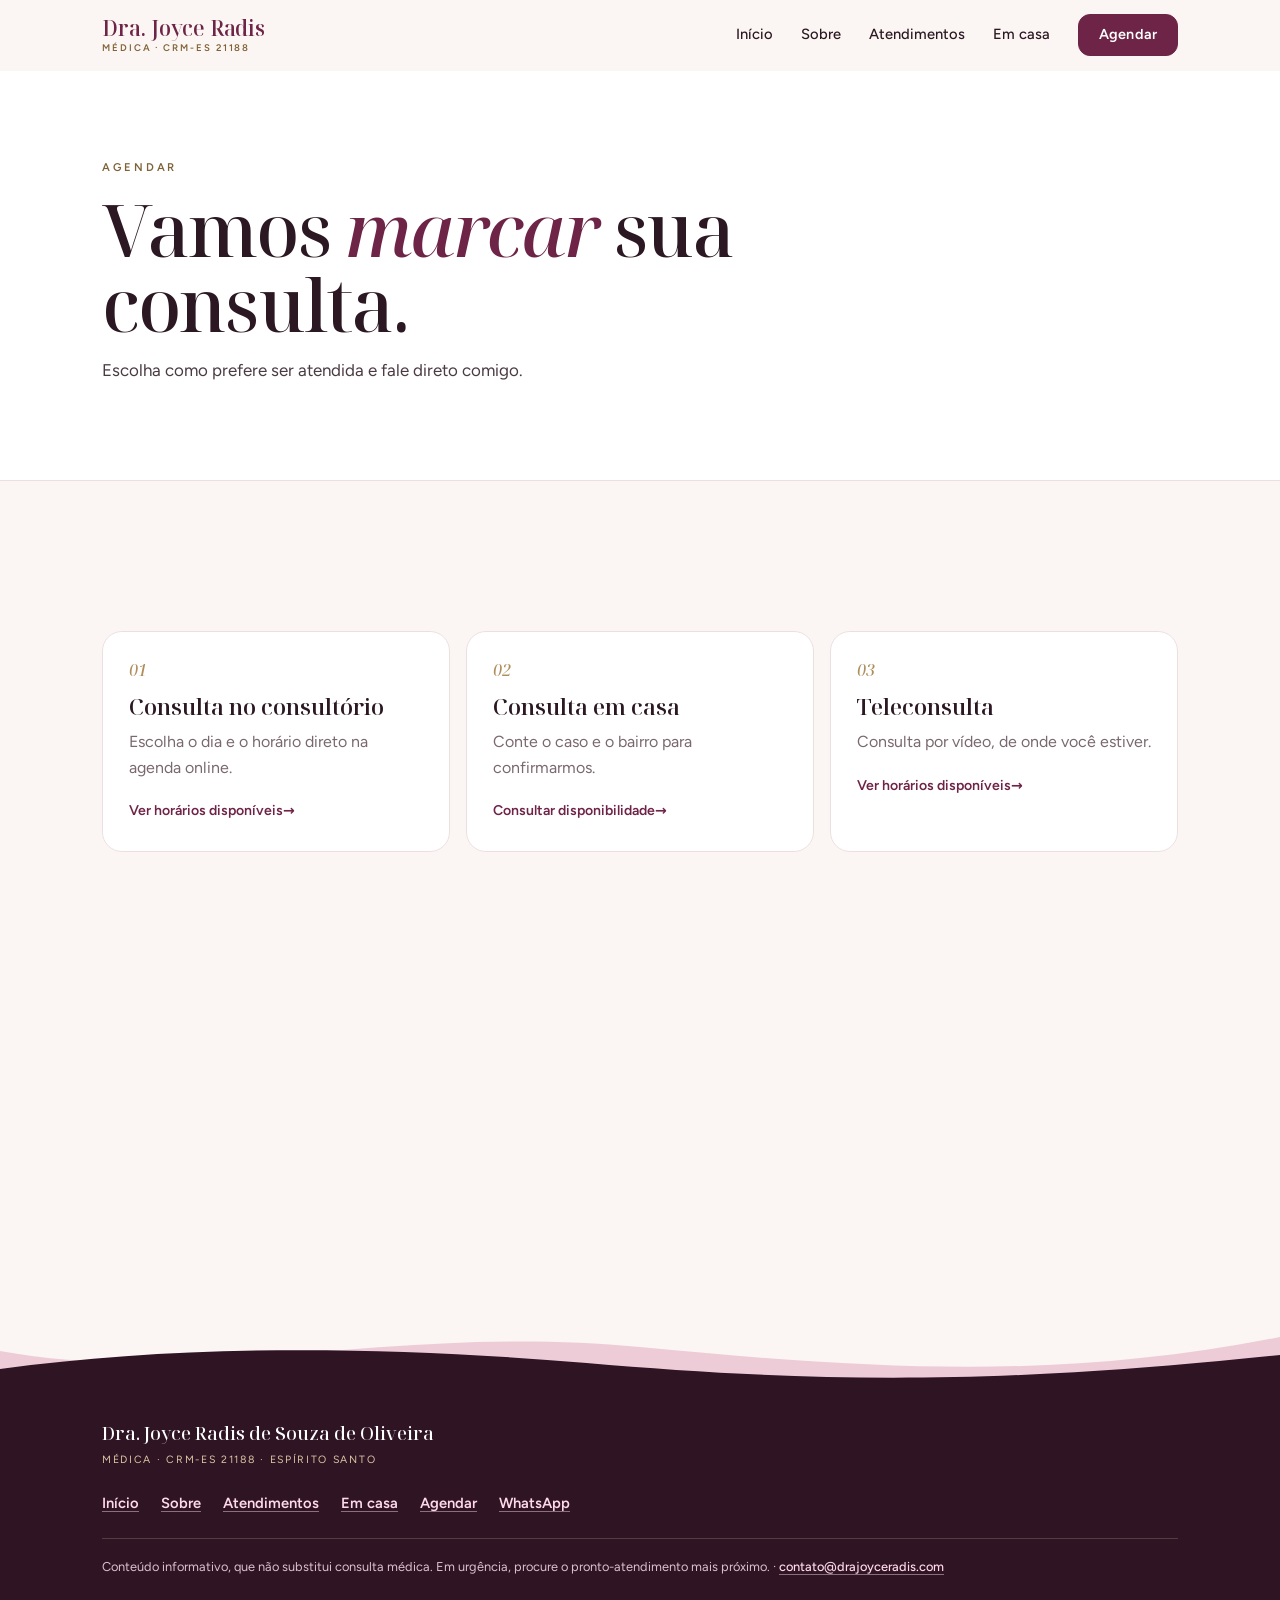
==== commit bd6f57b0: "Site: teleconsulta em Atendimentos, Agendar e Início Co-Authored-By: Claude Opus 5.5 <noreply@anthro" ====
--- a/agendar/index.html
+++ b/agendar/index.html
@@ -6,18 +6,18 @@
 <meta name="theme-color" content="#fbf6f3">
 <meta http-equiv="Content-Security-Policy" content="default-src 'none'; script-src 'self'; style-src 'self'; font-src 'self'; connect-src 'self'; img-src 'self' data:; form-action 'none'; object-src 'none'; base-uri 'none'; frame-src 'none'">
 <title>Agendar consulta · Dra. Joyce Radis</title>
-<meta name="description" content="Agende sua consulta com a Dra. Joyce Radis: agenda online para o consultório e WhatsApp para atendimento em casa.">
+<meta name="description" content="Agende sua consulta com a Dra. Joyce Radis: agenda online para o consultório e a teleconsulta, e WhatsApp para atendimento em casa.">
 <link rel="canonical" href="https://drajoyceradis.com/agendar/">
 <meta property="og:type" content="website">
 <meta property="og:locale" content="pt_BR">
 <meta property="og:title" content="Agendar consulta · Dra. Joyce Radis">
-<meta property="og:description" content="Agende sua consulta com a Dra. Joyce Radis: agenda online para o consultório e WhatsApp para atendimento em casa.">
+<meta property="og:description" content="Agende sua consulta com a Dra. Joyce Radis: agenda online para o consultório e a teleconsulta, e WhatsApp para atendimento em casa.">
 <meta property="og:image" content="https://drajoyceradis.com/site/img/og-site.jpg">
 <link rel="icon" href="/site/favicon.svg" type="image/svg+xml">
 <link rel="preload" href="/outubro-rosa/fonts/noto-serif-display-normal.woff2" as="font" type="font/woff2" crossorigin>
-<link rel="stylesheet" href="/site/site.css?v=7">
-<script src="/site/legado.js?v=7"></script>
-<script defer src="/site/site.js?v=7"></script>
+<link rel="stylesheet" href="/site/site.css?v=8">
+<script src="/site/legado.js?v=8"></script>
+<script defer src="/site/site.js?v=8"></script>
 <script defer src="/_vercel/insights/script.js"></script>
 </head>
 <body>
@@ -38,8 +38,9 @@
  <div class="opcoes">
   <a class="opcao reveal" href="https://calendly.com/drajoyceradis"><span class="num">01</span><h3>Consulta no consultório</h3><p>Escolha o dia e o horário direto na agenda online.</p><span class="ir">Ver horários disponíveis</span></a>
   <a class="opcao reveal" href="https://wa.me/5527998134032?text=Ol%C3%A1%2C%20Dra.%20Joyce!%20Gostaria%20de%20saber%20sobre%20o%20atendimento%20em%20casa."><span class="num">02</span><h3>Consulta em casa</h3><p>Conte o caso e o bairro para confirmarmos.</p><span class="ir">Consultar disponibilidade</span></a>
+  <a class="opcao reveal" href="https://calendly.com/drajoyceradis"><span class="num">03</span><h3>Teleconsulta</h3><p>Consulta por vídeo, de onde você estiver.</p><span class="ir">Ver horários disponíveis</span></a>
  </div>
- <div class="faq"><p class="kicker reveal">Dúvidas</p><details class="reveal"><summary>Como agendo?</summary><p>Para o consultório, escolha o horário na agenda online. Para atendimento em casa ou dúvidas, fale pelo WhatsApp.</p></details><details class="reveal"><summary>Atende plano de saúde?</summary><p>O atendimento é particular. Se o seu plano reembolsa consultas, pergunte no agendamento sobre a documentação.</p></details><details class="reveal"><summary>Atende em casa no meu bairro?</summary><p>Informe o bairro no WhatsApp para confirmar a disponibilidade.</p></details><details class="reveal"><summary>O que levar na consulta?</summary><p>Exames recentes, a lista de remédios em uso e as dúvidas que você quiser tirar.</p></details></div>
+ <div class="faq"><p class="kicker reveal">Dúvidas</p><details class="reveal"><summary>Como agendo?</summary><p>Para o consultório ou a teleconsulta, escolha o horário na agenda online. Para atendimento em casa ou dúvidas, fale pelo WhatsApp.</p></details><details class="reveal"><summary>Atende plano de saúde?</summary><p>O atendimento é particular. Se o seu plano reembolsa consultas, pergunte no agendamento sobre a documentação.</p></details><details class="reveal"><summary>Como funciona a teleconsulta?</summary><p>Por vídeo, pelo celular ou computador. Você recebe o link depois de agendar, e receitas e pedidos de exames chegam em formato digital.</p></details><details class="reveal"><summary>Atende em casa no meu bairro?</summary><p>Informe o bairro no WhatsApp para confirmar a disponibilidade.</p></details><details class="reveal"><summary>O que levar na consulta?</summary><p>Exames recentes, a lista de remédios em uso e as dúvidas que você quiser tirar.</p></details></div>
 </div></section>
 </main>
 <footer class="rodape">
--- a/site/site.css
+++ b/site/site.css
@@ -196,7 +196,6 @@
   .manifesto{padding:120px 0}
   .bloco{padding:110px 0}
   .portas,.opcoes{grid-template-columns:repeat(3,1fr)}
-  .opcoes{grid-template-columns:repeat(2,1fr)}
   .servs{grid-template-columns:repeat(2,1fr)}
   .passos{grid-template-columns:repeat(4,1fr)}
   .duas{grid-template-columns:1fr 1.4fr;gap:56px}
